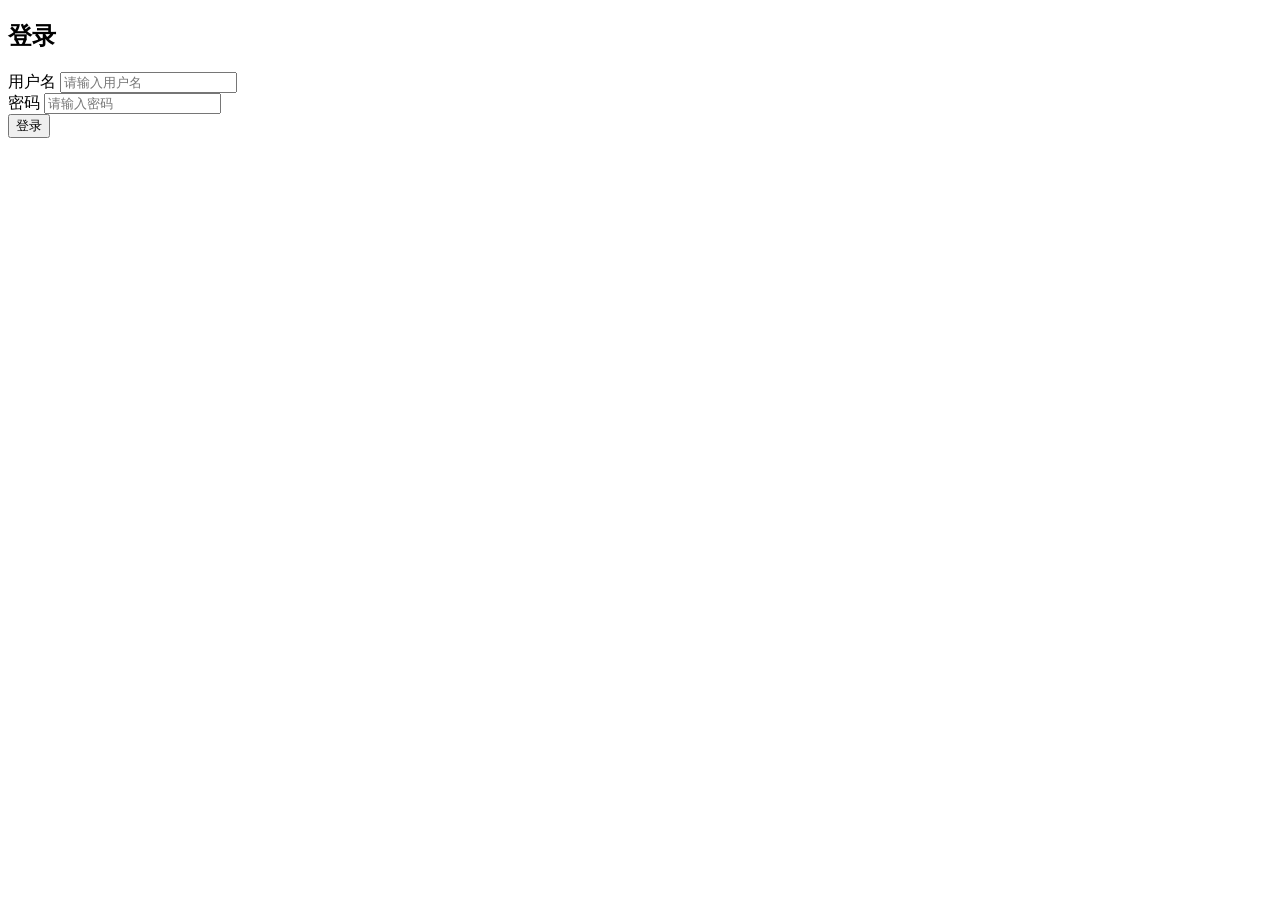
==== demo/login.html @ 2c22863d "." ====
<!DOCTYPE html PUBLIC "-//W3C//DTD XHTML 1.0 Transitional//EN" "http://www.w3.org/TR/xhtml1/DTD/xhtml1-transitional.dtd">
<html xmlns="http://www.w3.org/1999/xhtml">
<head>
<meta http-equiv="Content-Type" content="text/html; charset=utf-8" />
<title>登录</title>

    <link rel="stylesheet" type="text/css" href="../css/login.css" />
    <link rel="stylesheet" type="text/css" href="../css/bootstrap.min.css" />
</head>
<body>
<div class="container">
    <div class="row">
        <div class="col-md-4 col-md-offset-4">
            <h2 class="text-center">登录</h2>
            <form action="../index.html" method="post">
                <div class="form-group">
                    <label for="username">用户名</label>
                    <input type="text" class="form-control" id="username" name="username" placeholder="请输入用户名">
                </div>
                <div class="form-group">
                    <label for="password">密码</label>
                    <input type="password" class="form-control" id="password" name="password" placeholder="请输入密码">
                </div>
                <button type="submit" class="btn btn-primary">登录</button>
            </form>
        </div>
    </div>
</div>
</body>
</html>
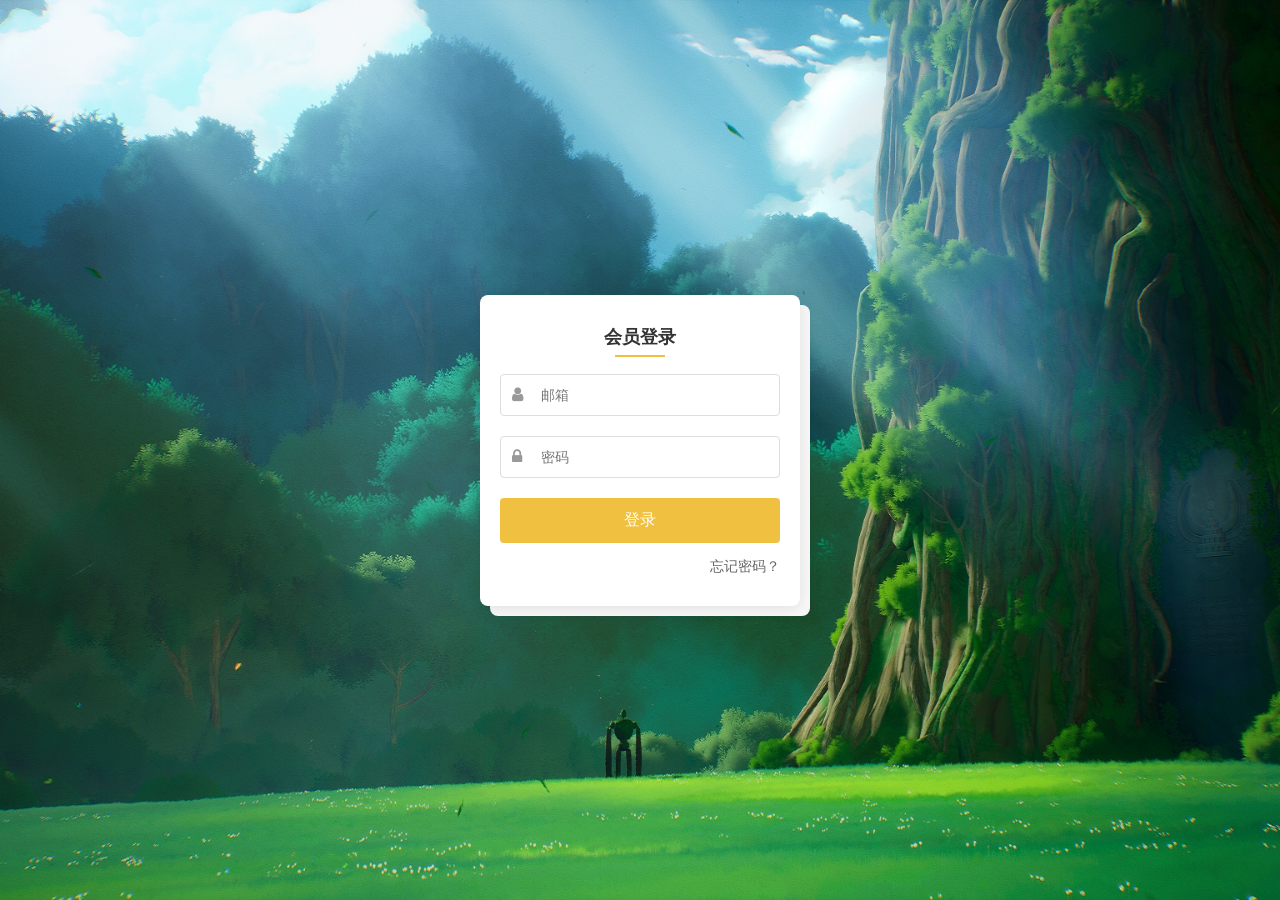
==== commit b141277e: "." ====
--- a/demo/login.html
+++ b/demo/login.html
@@ -1,30 +1,31 @@
-<!DOCTYPE html PUBLIC "-//W3C//DTD XHTML 1.0 Transitional//EN" "http://www.w3.org/TR/xhtml1/DTD/xhtml1-transitional.dtd">
-<html xmlns="http://www.w3.org/1999/xhtml">
+<!DOCTYPE html>
+<html lang="zh-CN">
 <head>
-<meta http-equiv="Content-Type" content="text/html; charset=utf-8" />
-<title>登录</title>
-
-    <link rel="stylesheet" type="text/css" href="../css/login.css" />
-    <link rel="stylesheet" type="text/css" href="../css/bootstrap.min.css" />
+    <meta charset="UTF-8">
+    <title>会员登录</title>
+    <!-- 引入外部CSS -->
+    <link rel="stylesheet" href="css/style.css">
+    <!-- 可选：引入FontAwesome（用于输入框图标） -->
+    <link rel="stylesheet" href="https://cdn.jsdelivr.net/npm/font-awesome@4.7.0/css/font-awesome.min.css">
 </head>
 <body>
-<div class="container">
-    <div class="row">
-        <div class="col-md-4 col-md-offset-4">
-            <h2 class="text-center">登录</h2>
-            <form action="../index.html" method="post">
-                <div class="form-group">
-                    <label for="username">用户名</label>
-                    <input type="text" class="form-control" id="username" name="username" placeholder="请输入用户名">
-                </div>
-                <div class="form-group">
-                    <label for="password">密码</label>
-                    <input type="password" class="form-control" id="password" name="password" placeholder="请输入密码">
-                </div>
-                <button type="submit" class="btn btn-primary">登录</button>
-            </form>
-        </div>
+    <div class="form-container">
+        <h2>会员登录</h2>
+        <form action="" method="post">
+            <div class="form-group">
+                <input type="text" name="username" placeholder="邮箱" required>
+            </div>
+            <div class="form-group password">
+                <input type="password" name="password" placeholder="密码" required>
+            </div>
+            <button type="submit" class="btn">登录</button>
+            <div class="form-link">
+                <a href="register.html">忘记密码？</a>
+            </div>
+        </form>
     </div>
-</div>
+
+    <!-- 引入外部JS -->
+    <script src="js/script.js"></script>
 </body>
-</html>
+</html>
--- a/demo/css/style.css
+++ b/demo/css/style.css
@@ -0,0 +1,123 @@
+/* 给html和body设置全屏基础样式 */
+html, body {
+    height: 100%; /* 强制占满整个视口高度 */
+    margin: 0;
+    padding: 0;
+}
+
+/* 全局样式重置 */
+* {
+    margin: 0;
+    padding: 0;
+    box-sizing: border-box;
+    font-family: "微软雅黑", Arial, sans-serif;
+}
+
+/* 页面背景（用images里的背景图） */
+body {
+    background: url("../images/bg.jpg") no-repeat center center;
+    background-size: cover; /* 背景图按照比例铺满屏幕 */
+    background-attachment: fixed; /* 背景图固定不动 */
+    display: flex; /* 使用Flexbox布局，方便垂直居中 */
+    justify-content: center; /* 水平居中 */
+    align-items: center; /* 垂直居中 */
+    padding: 20px 0; /* 给顶部和底部一些空间，防止在小屏幕上被遮挡 */
+}
+
+/* 表单容器样式（模拟你截图里的“纸张”效果） */
+.form-container {
+    width: 320px;
+    margin: 0 auto;
+    background-color: white;
+    padding: 30px 20px;
+    border-radius: 8px;
+    box-shadow: 0 2px 15px rgba(0,0,0,0.1);
+    position: relative;
+}
+/* 纸张堆叠效果（模拟截图里的层次感） */
+.form-container::after {
+    content: "";
+    position: absolute;
+    top: 10px;
+    left: 10px;
+    width: 100%;
+    height: 100%;
+    background-color: #f8f8f8;
+    border-radius: 8px;
+    z-index: -1;
+    box-shadow: 0 2px 15px rgba(0,0,0,0.05);
+}
+
+/* 标题样式 */
+.form-container h2 {
+    text-align: center;
+    color: #333;
+    margin-bottom: 25px;
+    font-size: 18px;
+    position: relative;
+}
+.form-container h2::after {
+    content: "";
+    position: absolute;
+    bottom: -8px;
+    left: 50%;
+    transform: translateX(-50%);
+    width: 50px;
+    height: 2px;
+    background-color: #f0c040; /* 截图里的黄色线条 */
+}
+
+/* 输入框样式（带图标） */
+.form-group {
+    margin-bottom: 20px;
+    position: relative;
+}
+.form-group input {
+    width: 100%;
+    padding: 12px 12px 12px 40px; /* 给图标留空间 */
+    border: 1px solid #ddd;
+    border-radius: 4px;
+    font-size: 14px;
+}
+/* 输入框图标（用Unicode符号模拟，也可以换图片） */
+.form-group::before {
+    content: "\f007"; /* 用户图标（需要引入FontAwesome，这里先模拟） */
+    position: absolute;
+    left: 12px;
+    top: 12px;
+    color: #999;
+    font-family: "FontAwesome"; /* 实际项目需引入FontAwesome */
+}
+/* 密码框图标 */
+.form-group.password::before {
+    content: "\f023"; /* 锁图标 */
+}
+
+/* 按钮样式（截图里的黄色按钮） */
+.btn {
+    width: 100%;
+    padding: 12px;
+    background-color: #f0c040;
+    color: #fff;
+    border: none;
+    border-radius: 4px;
+    font-size: 16px;
+    cursor: pointer;
+    margin-bottom: 15px;
+}
+.btn:hover {
+    background-color: #e0b030;
+}
+
+/* 链接样式（去登录/去注册） */
+.form-link {
+    text-align: right;
+    font-size: 14px;
+}
+.form-link a {
+    color: #666;
+    text-decoration: none;
+}
+.form-link a:hover {
+    color: #f0c040;
+}
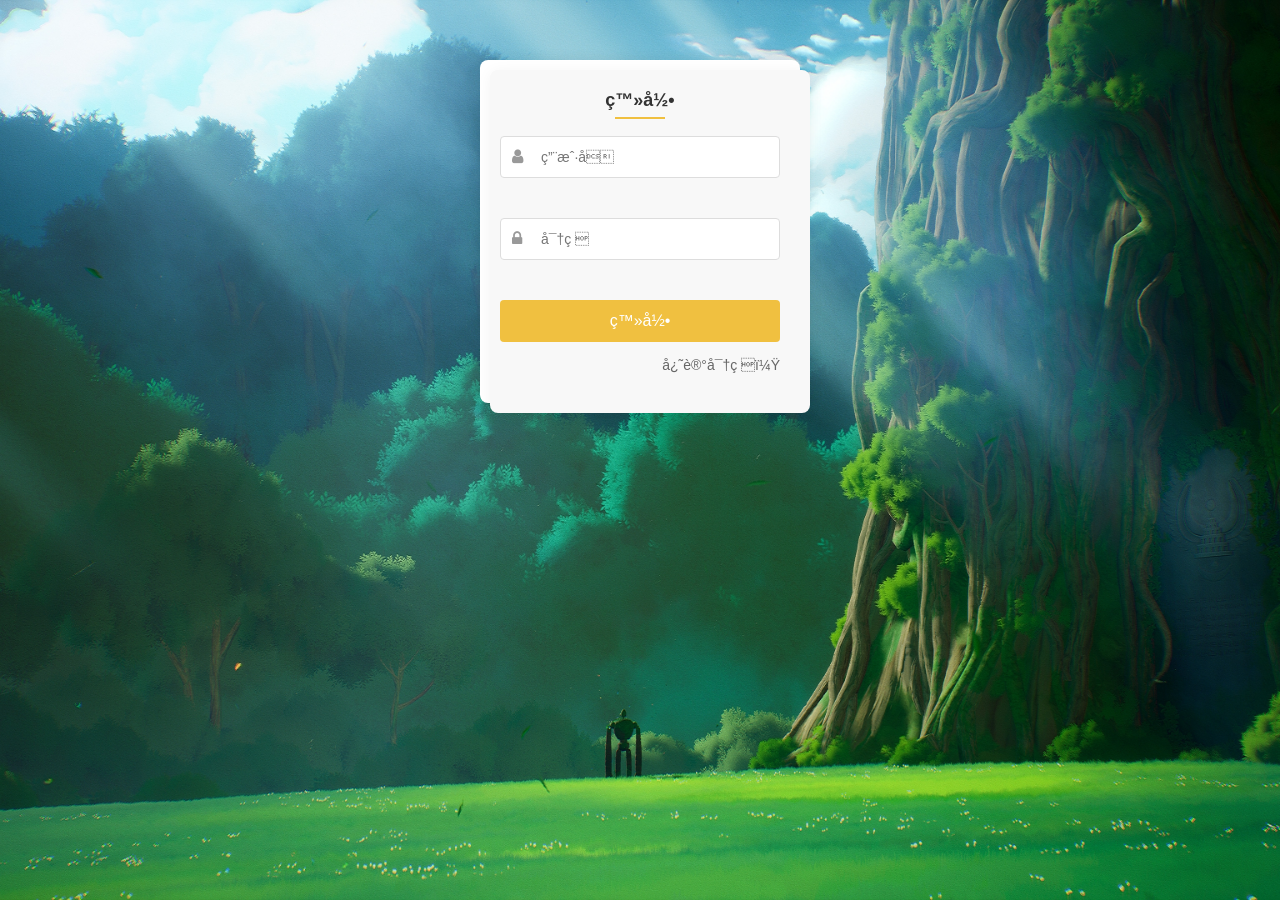
==== commit 72eca08a: "." ====
--- a/demo/login.html
+++ b/demo/login.html
@@ -1,31 +1,41 @@
 <!DOCTYPE html>
-<html lang="zh-CN">
+<html lang="zh - CN">
+
 <head>
-    <meta charset="UTF-8">
-    <title>会员登录</title>
-    <!-- 引入外部CSS -->
+    <meta charset="UTF - 8">
+    <title>登录页面</title>
     <link rel="stylesheet" href="css/style.css">
     <!-- 可选：引入FontAwesome（用于输入框图标） -->
     <link rel="stylesheet" href="https://cdn.jsdelivr.net/npm/font-awesome@4.7.0/css/font-awesome.min.css">
 </head>
+
 <body>
     <div class="form-container">
-        <h2>会员登录</h2>
-        <form action="" method="post">
+        <h2>登录</h2>
+        <form id="loginForm">
             <div class="form-group">
-                <input type="text" name="username" placeholder="邮箱" required>
+                <input type="text" id="username" name="username" placeholder="用户名">
             </div>
             <div class="form-group password">
-                <input type="password" name="password" placeholder="密码" required>
+                <input type="password" id="password" name="password" placeholder="密码">
             </div>
-            <button type="submit" class="btn">登录</button>
+            <button type="button" class="btn" onclick="validateAndRedirect()">登录</button>
             <div class="form-link">
-                <a href="register.html">忘记密码？</a>
+                <a href="#">忘记密码？</a>
             </div>
         </form>
     </div>
+    <script>
+        function validateAndRedirect() {
+            var username = document.getElementById('username').value;
+            var password = document.getElementById('password').value;
+            if (username === '' || password === '') {
+                alert('用户名和密码不能为空');
+            } else {
+                window.location.href = 'http://www.myxnncfu.ccwu.cc';
+            }
+        }
+    </script>
+</body>
 
-    <!-- 引入外部JS -->
-    <script src="js/script.js"></script>
-</body>
 </html>
--- a/demo/css/style.css
+++ b/demo/css/style.css
@@ -14,26 +14,29 @@
 }
 
 /* 页面背景（用images里的背景图） */
+/* 定义背景公共样式 */
 body {
     background: url("../images/bg.jpg") no-repeat center center;
-    background-size: cover; /* 背景图按照比例铺满屏幕 */
-    background-attachment: fixed; /* 背景图固定不动 */
-    display: flex; /* 使用Flexbox布局，方便垂直居中 */
+    background-size: cover; /* 背景图按比例铺满 */
+    background-attachment: fixed; /* 背景固定，不随滚动条移动 */
+    display: flex; /* 用flex让表单容器垂直居中 */
     justify-content: center; /* 水平居中 */
-    align-items: center; /* 垂直居中 */
-    padding: 20px 0; /* 给顶部和底部一些空间，防止在小屏幕上被遮挡 */
+    align-items: flex-start; /* 垂直靠上 */
+    padding-top: 60px; /* 顶部留出空间，避免小屏幕时表单贴边 */
 }
 
-/* 表单容器样式（模拟你截图里的“纸张”效果） */
+/* 表单容器样式 */
 .form-container {
-    width: 320px;
-    margin: 0 auto;
     background-color: white;
     padding: 30px 20px;
     border-radius: 8px;
     box-shadow: 0 2px 15px rgba(0,0,0,0.1);
-    position: relative;
+    max-width: 320px;
+    width: 100%;
+    position: relative; /* 明确相对定位，防止异常定位导致覆盖 */
+    z-index: 1; /* 确保在背景模糊层之上 */
 }
+
 /* 纸张堆叠效果（模拟截图里的层次感） */
 .form-container::after {
     content: "";
@@ -77,8 +80,11 @@
     padding: 12px 12px 12px 40px; /* 给图标留空间 */
     border: 1px solid #ddd;
     border-radius: 4px;
+    box-sizing: border-box;
     font-size: 14px;
+    margin-bottom: 20px;
 }
+
 /* 输入框图标（用Unicode符号模拟，也可以换图片） */
 .form-group::before {
     content: "\f007"; /* 用户图标（需要引入FontAwesome，这里先模拟） */
